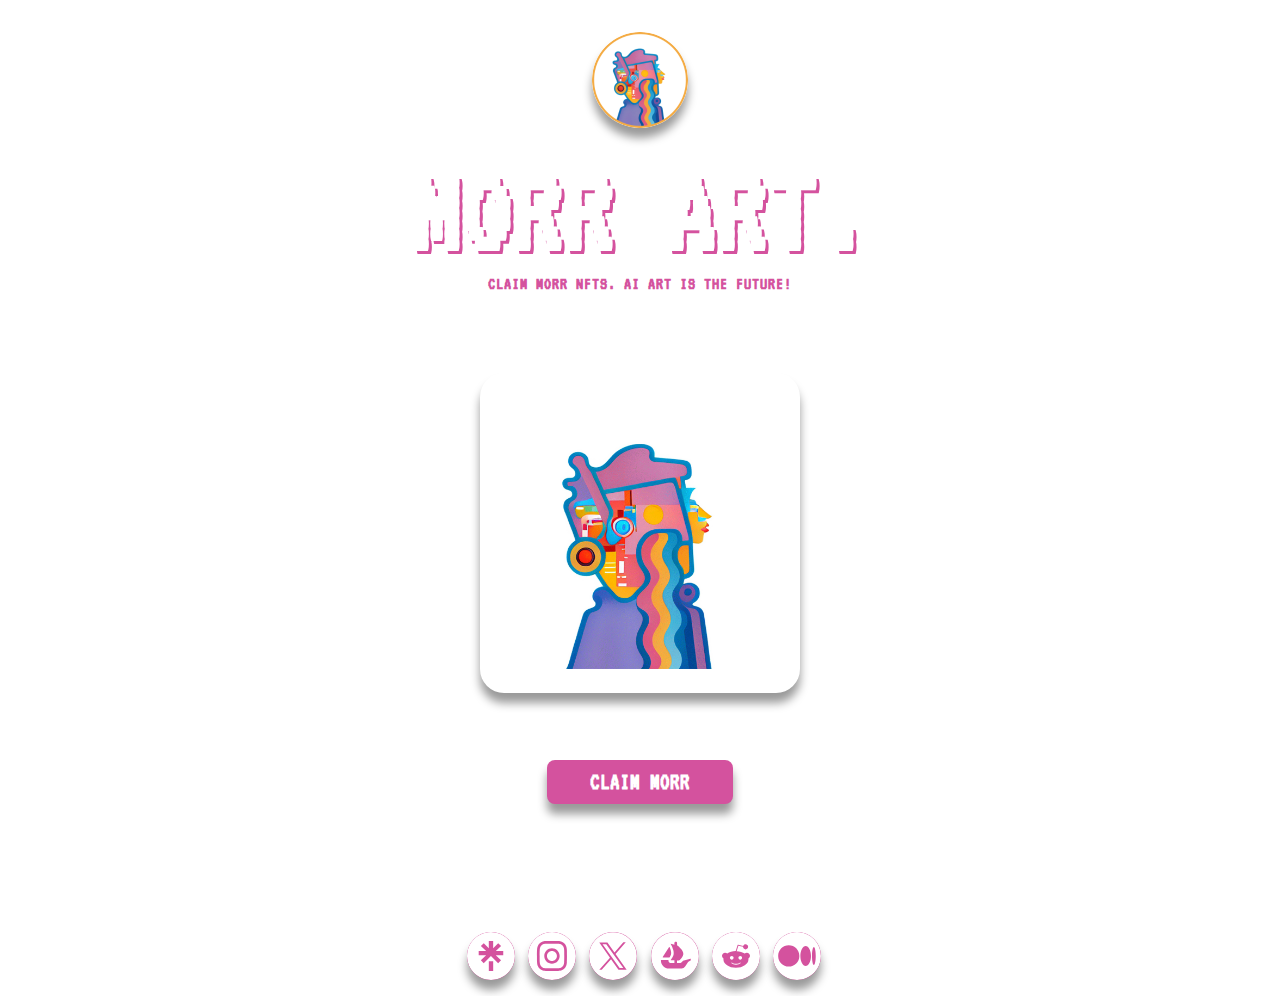
==== index.html @ 2eac13db "updates" ====
<!DOCTYPE html>
<html lang="en">
<head>
	<meta charset="UTF-8">
	<meta http-equiv="X-UA-Compatible" content="IE=edge">
	<meta name="viewport" content="width=device-width, initial-scale=1.0">
	<title>MORR.ETH</title>
	<link rel="shortcut icon" type="image/x-icon" href="Images/favicon.ico">

	<!-- Reset file -->
	<link rel="stylesheet" href="css/global.css">

	<!-- Google fonts -->
	<link rel="preconnect" href="https://fonts.googleapis.com">
	<link rel="preconnect" href="https://fonts.gstatic.com" crossorigin>
	<link href="https://fonts.googleapis.com/css2?family=Inconsolata:wght@900&family=Poppins:ital,wght@0,300;0,400;0,700;1,400&display=swap" rel="stylesheet">

	<!-- Main CSS -->
	<link rel="stylesheet" href="css/style.css">

</head>
<body>
	<div id="timer-running">
		<a href="https://morr-eth.github.io/home/">
			<img class="logo" src="Images/android-chrome-192x192.png">
		</a>

		<hgroup>
			<h1>MORR ART.</h1>
			<p class="subtitle">CLAIM MORR NFTs. AI ART IS THE FUTURE!</p>
		</hgroup>

		<div>
			<img class="gif2" src="Images/Gif.gif">
		</div>
		
			<a href="https://opensea.io/morr_eth">
				<button class="button3">CLAIM MORR</button>
			</a>

		<footer>
			<ul id="social-icons">
				<li>
					<a href="https://linktr.ee/morr_eth" target='_blank'>
						<svg width="48" height="48" viewBox="0 0 2003.71 2003.61">
							<path 
							fill="social-icons"
							d="M1000 0C448 0 0 448 0 1000s448 1000 1000 1000S2000 1552 2000 1000S1552 0 1000 0zM1093 1626H911v-409h182v409zM1512 970h-312l221 214l-121 121l-301 -301l-301 301L578 1184L799 970H488V797h312L579 589L700 465l210 214V374h182v305l210 -214l121 124l-220 209h310v173z"
							/>
						</svg>
					</a>
				</li>
				<li>
					<a href="https://www.instagram.com/morr_eth" target='_blank'>
						<svg width="48" height="48" viewBox="0 0 2003.71 2003.61">
							<path 
							fill="social-icons"
							d="M1000 0c552 0 1000 448 1000 1000S1552 2000 1000 2000S0 1552 0 1000S448 0 1000 0zM1000 375c-170 0 -191 1 -258 4c-67 3 -112 14 -152 29c-41 16 -76 37 -111 72s-56 70 -72 111c-15 40 -26 85 -29 152c-3 67 -4 88 -4 258s1 191 4 258c3 67 14 112 29 152c16 41 37 76 72 111s70 56 111 72c40 15 85 26 152 29c67 3 88 4 258 4s191 -1 258 -4c67 -3 112 -14 152 -29c41 -16 76 -37 111 -72s56 -70 72 -111c15 -40 26 -85 29 -152c3 -67 4 -88 4 -258s-1 -191 -4 -258c-3 -67 -14 -112 -29 -152c-16 -41 -37 -76 -72 -111s-70 -56 -111 -72c-40 -15 -85 -26 -152 -29c-67 -3 -88 -4 -258 -4zM1000 488c167 0 187 1 253 4c61 3 94 13 116 22c29 11 50 25 72 47c22 22 35 43 47 72c9 22 19 55 22 116c3 66 4 86 4 253s-1 187 -4 253c-3 61 -13 94 -22 116c-11 29 -25 50 -47 72c-22 22 -43 35 -72 47c-22 9 -55 19 -116 22c-66 3 -86 4 -253 4s-187 -1 -253 -4c-61 -3 -94 -13 -116 -22c-29 -11 -50 -25 -72 -47s-35 -43 -47 -72c-9 -22 -19 -55 -22 -116c-3 -66 -4 -86 -4 -253s1 -187 4 -253c3 -61 13 -94 22 -116c11 -29 25 -50 47 -72c22 -22 43 -35 72 -47c22 -9 55 -19 116 -22c66 -3 86 -4 253 -4h0zM1000 679c-177 0 -321 144 -321 321s144 321 321 321s321 -144 321 -321S1177 679 1000 679h0zM1000 1208c-115 0 -208 -93 -208 -208s93 -208 208 -208s208 93 208 208s-93 208 -208 208zM1409 666c0 41 -34 75 -75 75s-75 -34 -75 -75s34 -75 75 -75s75 34 75 75z"
							/>
						</svg>
					</a>
				</li>
				<li>
					<a href="https://twitter.com/morreth_" target='_blank'>
						<svg width="48" height="48" viewBox="0 0 2003.71 2013.65">
							<path 
							fill="social-icons"
							d="M1056 982l379 531h-156L971 1080l-46 -64L563 510h156l292 408l45 64zM2000 1010c0 552 -448 1000 -1000 1000S0 1562 0 1010S448 10 1000 10s1000 448 1000 1000zM1574 1584L1109 922l428 -487h-101l-372 422L768 436H426l449 639l-449 510h101l392 -446l313 446h342z"
							/>
						</svg>
					</a>
				</li>
				<li>
					<a href="https://opensea.io/morr_eth" target='_blank'>
						<svg width="48" height="48" viewBox="0 0 2003.71 2013.65">
							<path 
							fill="social-icons"
							d="M1003.69 13.65C1555.61 13.65 2003.7 461.72 2003.7 1013.64S1555.61 2013.65 1003.69 2013.65S3.7 1565.56 3.7 1013.64S451.78 13.65 1003.69 13.65ZM1276.91 738.17C1274.27 734.76 1271.72 731.44 1269.43 728.4C1263.35 722.32 1259.29 714.21 1253.21 708.13C1247.13 702.05 1243.07 695.97 1236.99 689.89C1216.72 667.6 1196.45 647.33 1178.21 631.11C1176.18 627.05 1172.12 625.02 1168.07 620.97C1153.88 608.81 1139.7 596.65 1129.56 588.54C1123.48 584.49 1119.42 580.43 1115.37 576.38C1109.29 572.32 1105.24 568.27 1103.21 566.24S1101.18 564.21 1101.18 564.21L1089.02 560.16V462.86C1089.02 446.64 1082.94 432.46 1072.8 422.32C1062.67 412.18 1048.48 406.1 1032.26 406.1C1001.85 406.1 975.5 432.45 975.5 464.88V531.77L969.42 529.74L953.2 525.69L939.01 521.64L827.52 491.23C823.47 489.2 819.41 495.29 821.44 499.34L839.68 531.77C841.71 535.82 843.73 539.88 845.76 543.93C847.79 550.01 851.84 556.09 853.87 562.17C855.9 568.25 859.95 572.31 861.98 578.39C868.06 590.55 874.14 604.74 880.22 618.93C884.27 629.07 888.33 639.2 892.38 649.34C902.52 673.66 912.65 702.04 920.76 730.42C924.82 738.53 926.84 748.66 928.87 756.77L930.9 760.82C934.96 775.01 936.98 787.17 939.01 801.36C941.03 809.47 943.06 819.6 943.06 827.71C943.06 832.15 943.44 836.57 943.89 841.01L944.25 844.82C944.69 849.24 945.08 853.68 945.08 858.12C947.11 868.26 947.11 878.39 947.11 886.5C947.11 910.82 945.08 933.12 941.03 953.39C939 959.47 936.98 965.55 934.95 971.63C932.92 977.71 928.87 985.82 926.84 993.93C924.81 1000.01 922.79 1004.07 920.76 1008.12C910.62 1032.44 898.46 1058.79 884.27 1081.09C864 1115.55 845.76 1143.93 831.57 1164.2C829.54 1168.26 827.52 1170.28 825.49 1172.31C821.44 1178.39 825.49 1186.5 833.6 1186.5H977.52V1300.01H831.57C793.06 1300.01 756.57 1279.74 738.33 1243.25C730.22 1225 726.16 1204.73 728.19 1186.49C728.19 1182.43 724.13 1176.35 718.05 1176.35H420.08C416.02 1176.35 411.97 1180.41 411.97 1184.46V1190.54C411.97 1379.05 563.99 1531.08 750.48 1531.08H1279.53C1405.2 1531.08 1461.96 1383.11 1536.96 1279.73C1565.33 1239.19 1636.28 1206.76 1656.55 1198.65C1660.6 1196.62 1662.63 1194.59 1662.63 1190.54V1125.68C1662.63 1119.6 1658.57 1115.55 1646.41 1121.63L1338.3 1210.82Q1336.28 1210.82 1334.25 1212.85C1299.79 1249.33 1271.41 1273.66 1265.33 1279.74C1247.09 1295.95 1222.76 1304.06 1198.44 1304.06H1086.95V1190.55H1176.14C1178.17 1190.55 1180.19 1190.55 1182.22 1188.52L1194.38 1178.38C1200.46 1174.32 1206.54 1168.24 1212.62 1162.16C1218.7 1158.11 1222.76 1152.02 1226.81 1147.97C1232.89 1143.92 1236.95 1137.83 1241 1133.78C1247.08 1125.68 1255.19 1117.57 1261.27 1109.46C1267.35 1103.38 1271.41 1097.3 1275.46 1091.22C1279.51 1085.14 1285.6 1079.06 1289.65 1072.98C1291.68 1066.9 1295.74 1062.84 1299.79 1056.76C1303.85 1050.68 1307.9 1044.59 1309.93 1040.54C1318.04 1026.35 1326.15 1012.16 1332.23 997.97C1336.29 989.86 1338.31 981.75 1340.34 975.67C1341.11 972.63 1341.86 969.88 1342.63 967.2L1344.15 961.85C1344.9 959.18 1345.67 956.42 1346.42 953.38C1348.45 935.14 1350.48 918.92 1348.45 900.68C1348.45 894.6 1348.45 888.51 1346.42 884.46C1346.42 882.43 1346.42 878.37 1344.39 874.32C1342.36 856.07 1336.28 839.86 1328.17 823.64C1326.14 817.56 1322.09 811.48 1320.06 805.4C1316.51 800.09 1313.35 794.76 1310.25 789.43L1307.57 784.89C1304.47 779.56 1301.31 774.25 1297.76 768.92C1295.73 762.84 1291.68 758.78 1289.65 754.73C1287.38 751.69 1284.81 748.37 1282.17 744.96L1276.86 738.15ZM488.96 1048.63C484.9 1054.71 488.96 1062.82 495.04 1064.85H766.66C770.72 1064.85 772.74 1062.83 774.77 1060.8C778.83 1056.74 782.88 1050.66 784.91 1044.58C809.23 1006.07 829.5 963.5 837.61 931.07C853.83 854.05 817.34 732.42 772.75 633.1C768.69 624.99 760.58 624.99 756.53 631.07L493.02 1042.56L488.97 1048.64Z"
							/>
						</svg>
					</a>
				</li>
				<li>
					<a href="https://www.reddit.com/user/morreth" target='_blank'>
						<svg width="48" height="48" viewBox="0 0 24 24">
							<path 
							fill="social-icons"
							d="M14.24 15.35c0.09 0.08 0.09 0.22 0 0.31c-0.46 0.46 -1.19 0.69 -2.23 0.69l-0.01 0l-0.01 0c-1.04 0 -1.77 -0.23 -2.23 -0.69c-0.09 -0.08 -0.09 -0.22 0 -0.3c0.08 -0.08 0.22 -0.08 0.31 0c0.38 0.38 1.01 0.56 1.92 0.56l0.01 0l0.01 0c0.92 0 1.54 -0.18 1.92 -0.56c0.09 -0.08 0.22 -0.08 0.31 0zM10.8 12.93c0 -0.51 -0.41 -0.92 -0.92 -0.92c-0.51 0 -0.92 0.41 -0.92 0.92c0 0.51 0.41 0.92 0.92 0.92c0.51 0 0.92 -0.41 0.92 -0.92zM24 12c0 6.63 -5.37 12 -12 12S0 18.63 0 12S5.37 0 12 0s12 5.37 12 12zM19 11.87c0 -0.85 -0.7 -1.54 -1.55 -1.54c-0.42 0 -0.8 0.17 -1.07 0.44C15.32 10.07 13.89 9.63 12.31 9.57l0.87 -2.72l2.34 0.55l0 0.03c0 0.7 0.57 1.26 1.27 1.26s1.27 -0.57 1.27 -1.26S17.48 6.17 16.78 6.17c-0.54 0 -0.99 0.34 -1.18 0.8L13.08 6.38C12.97 6.35 12.86 6.42 12.82 6.52l-0.96 3.04C10.2 9.58 8.7 10.03 7.6 10.74C7.32 10.49 6.95 10.33 6.55 10.33C5.69 10.33 5 11.02 5 11.87c0 0.57 0.31 1.06 0.77 1.32c-0.03 0.16 -0.05 0.33 -0.05 0.5c0 2.28 2.81 4.14 6.25 4.14s6.25 -1.86 6.25 -4.14c0 -0.16 -0.02 -0.32 -0.04 -0.47C18.67 12.96 19 12.46 19 11.87zM14.13 12.01c-0.51 0 -0.92 0.41 -0.92 0.92c0 0.51 0.41 0.92 0.92 0.92s0.92 -0.41 0.92 -0.92c0 -0.51 -0.41 -0.92 -0.92 -0.92z"
							/>
						</svg>
					</a>
				</li>
				<li>
					<a href="https://medium.com/@morreth" target='_blank'>
						<svg width="48" height="48" viewBox="0 0 2003.71 2003.61">
							<path 
							fill="social-icons"
							d="M2000 1000C2000 448 1552 0 1000 0h0C448 0 0 448 0 1000s448 1000 1000 1000h0c552 0 1000 -448 1000 -1000zM1100 1000c0 246 -198 445 -442 445S216 1246 216 1000S414 555 658 555s442 199 442 445zM1585 1000c0 231 -99 419 -221 419s-221 -188 -221 -419s99 -419 221 -419s221 188 221 419h0zM1784 1000c0 207 -35 375 -78 375s-78 -168 -78 -375s35 -375 78 -375s78 168 78 375z"
							/>
						</svg>
					</a>
				</li>
			</ul>

		</footer>
	</div> <!-- end timer-running -->

	<script src="js/app.js"></script>
</body>
</html>
---- css/global.css ----
/* FONTS */

@import url('https://fonts.googleapis.com/css2?family=DotGothic16&family=Roboto:ital,wght@0,100;0,300;0,400;0,500;0,700;0,900;1,100;1,300;1,400;1,500;1,700;1,900&family=VT323&display=swap');

/* GLOBAL STYLES*/

*,
::after,
::before {
  margin: 0;
  padding: 0;
  box-sizing: border-box;
}

html {
  
  font-family: VT323;
}

body {
  background-image: url("../Images/Futurism\ Doodles.jpg");
  background-size: cover;
  height: 100svh;
  display: flex;
  flex-direction: column;
}

button,
input,
optgroup,
select,
textarea {
  font-family: inherit;
  font-size: 100%;
  line-height: 1.15;
  margin: 0;
  border: none;
}

button,
select {
  text-transform: none;
}

[type="button"],
[type="reset"],
[type="submit"],
button {
  -webkit-appearance: button;
}

::-moz-focus-inner {
  border-style: none;
  padding: 0;
}

:-moz-focusring {
  outline: none;
}
---- css/style.css ----
/* ================================================= */
/* General styles */
/* ================================================= */

h1 {
	font-size: 8rem;
	line-height: .5;
	font-weight: 700;
	margin: 1rem 0;
	color: white;
	text-shadow: 3px 3px 0 #D4529E;
	text-align: center;
}

h2 {
	font-size: 1.33rem;
	line-height: .1;
	font-weight: 700;
	margin: 2rem 0;
	color: white;
	text-shadow: 3px 3px 0 #D4529E;
	text-align: center;
}

h2.light {
	font-weight: 400;
}

p {
	margin-top: 2rem;
	font-size: 18px;
	color: #D4529E;
}
.logo {
	border-radius: 50%;
	height: 6rem;
	margin-bottom: -2rem;
	background-color: transparent;
	overflow: hidden;
	box-shadow: 0px 10px 10px rgba(0, 0, 0, 0.4);
}

.logo2 {
	height: 4rem;
	border-radius: 2rem;
	align-items: top;
	margin-top: 2rem;
	margin-bottom: 2rem;
	background-color: transparent;
	box-shadow: 0px 10px 10px rgba(0, 0, 0, 0.4);
}

.gif {
	height: 15rem;
	margin-top: -2rem;
	margin-bottom: -6rem;
}

.gif2 {
	height: 20rem;
	border-radius: 24px;
	background-color: white;
	padding: 1.5rem 1.5rem;
	margin-top: -1rem;
	box-shadow: 0px 10px 10px rgba(0, 0, 0, 0.4);
}

.subtitle {
	color: #D4529E;
	font-size: 18px;
	font-weight: bold;
	text-transform: uppercase;
	letter-spacing: 1px;
	margin-bottom: 2rem;
}


/* ================================================= */
/* Buttons */
/* ================================================= */

.button {
	background-color: #D4529E;
	border-radius: 8px;
	padding: 1rem 2.666rem;
	color: white;
	line-height: .5;
	font-size: 1.5rem;
	font-weight: bold;
	width: 100%;
	white-space: nowrap;
	cursor: pointer;
	transition: all 0.7s ease-in-out;
	margin-bottom: -6rem;
	margin-top: 2rem;
	box-shadow: 0px 10px 10px rgba(0, 0, 0, 0.4);
}

.button:hover {
	background-color: white;
	color: #D4529E;
}

.button2 {
	background-color: #D4529E;
	border-radius: 8px;
	padding: 1rem 2.666rem;
	color: white;
	line-height: .5;
	font-size: 1.5rem;
	font-weight: bold;
	width: 100%;
	white-space: nowrap;
	cursor: pointer;
	transition: all 0.7s ease-in-out;
	margin-bottom: -5rem;
	box-shadow: 0px 10px 10px rgba(0, 0, 0, 0.4);
}

.button2:hover {
	background-color: white;
	color: #D4529E;
}

.button3 {
	background-color: #D4529E;
	border-radius: 8px;
	padding: 1rem 2.666rem;
	color: white;
	line-height: .5;
	font-size: 1.5rem;
	font-weight: bold;
	width: 100%;
	white-space: nowrap;
	cursor: pointer;
	transition: all 0.7s ease-in-out;
	margin-bottom: 1rem;
	margin-top: 0rem;
	box-shadow: 0px 10px 10px rgba(0, 0, 0, 0.4);
}

.button3:hover {
	background-color: white;
	color: #D4529E;
}


/* ================================================= */
/* Footer */
/* ================================================= */

#social-icons {
	list-style: none;
	display: inline-flex;
	align-items: center;
	gap: 1.333rem;
	padding: 0;
	margin-top: 3rem;
	margin-bottom: 1rem;
}

#social-icons svg {
	fill: white;
	transition: all 0.7s ease-in-out;
	display: block;
	background-color: #D4529E;
	width: 48px;
	height: 48px;
	border-radius: 40px;
	box-shadow: 0px 10px 10px rgba(0, 0, 0, 0.4);
	margin-right: -.5rem;
}

#social-icons a:hover svg {
	fill: #D4529E;
	background-color: white;
}


/* ================================================= */
/* BRAINDUMP SECTION */
/* ================================================= */

.braindump-container {
	display: flex;
	flex-direction: column;
	max-width: 960px;
	margin: 0 auto;
	padding: 2rem 2rem;
}

.braindump {
	display: flex;
	flex-direction: column;
	max-width: 800px;
	justify-content: center;
	align-items: center;
	height: 100%;
	background-color: white;
	margin: 2rem auto;
	padding: 1.5rem 1.5rem;
	border-radius: .5rem;
	border-color: transparent;
	max-height: 96%;
	box-shadow: 0px 10px 10px rgba(0, 0, 0, 0.4);
}
  
.braindump h1 {
	color: #D4529E;
	text-shadow: 3px 3px 0 #00000020;
	font-weight: bold;
	margin-top: 2rem;
	font-size: 3rem;
	text-align: left;
}
  
.braindump h2 {
	color: #D4529E;
	text-shadow: 3px 3px 0 #00000020;
	font-style: bold;
	margin-top: 2rem;
	margin-bottom: 1rem;
	font-size: 1.5rem;
	text-align: start;
}
  
.braindump p {
	font-size: 14px;
	font-family: VT323;
	font-style: bold;
	color: #D4529E;
	text-align: justify;
	margin-top: 1rem;
	margin-bottom: .5rem;
}
  
.braindump ul {
	font-size: 14px;
	font-family: VT323;
	font-style: bold;
	color: #D4529E;
	text-align: justify;
	margin-top: 1rem;
	margin-right: 2rem;
	align-items: center;
}

.braindump-logo {
	height: 3rem;
	align-items: center;
	margin-top: 1rem;
	margin-bottom: 1rem;
	background-color: transparent;
	box-shadow: 0px 10px 10px rgba(0, 0, 0, 0.4);
}

#bd-social-icons {
	list-style: none;
	display: inline-flex;
	align-items: center;
	gap: 1.333rem;
	padding: 0;
}

#bd-social-icons svg {
	fill: white;
	transition: all 0.7s ease-in-out;
	display: block;
	background-color: #D4529E;
	width: 48px;
	height: 48px;
	border-radius: 40px;
	box-shadow: 0px 10px 10px rgba(0, 0, 0, 0.4);
	margin-right: -.5rem;
}

#bd-social-icons a:hover svg {
	fill: #D4529E;
	background-color: white;
}

.bd-button {
	background-color: #D4529E;
	border-radius: 8px;
	padding: 1rem 2.666rem;
	color: white;
	line-height: .5;
	font-size: 1.5rem;
	font-weight: bold;
	width: 100%;
	white-space: nowrap;
	cursor: pointer;
	transition: all 0.7s ease-in-out;
	margin-bottom: 2rem;
	margin-top: 2.5rem;
	box-shadow: 0px 10px 10px rgba(0, 0, 0, 0.4);
}

.bd-button:hover {
	background-color: white;
	color: #D4529E;
}


/* ================================================= */
/* Timer running and timer end */
/* ================================================= */

#timer-running,
#timer-end {
	padding: 2rem;
	display: flex;
	flex-direction: column;
	gap: 64px;
	position: absolute;
	width: 100%;
	height: 100svh;
}

#timer-running.hidden {
	animation: fadeOut 1.6s forwards;
}

#timer-end {
	display: none;
	opacity: 0;
}

#timer-end.visible {
	display: flex;
	height: 100svh;
	justify-content: center;
	animation: fadeIn 1.6s forwards 1.6s;
}

#timer-end h1 {
	margin-top: 0;
}

#timer-end h2 {
	margin: 0;
}

@keyframes fadeIn {
	to {
		opacity: 1;
	}
}

@keyframes fadeOut {
	to {
		opacity: 0;
	}
}


/* ================================================= */
/* Main content in Desktop Mode */
/* ================================================= */

#timer-running {
	text-align: center;
	align-items: center;
	height: 100svh;
}

#timer-container {
	background-color: white;
	padding: 2rem;
	margin-top: 3rem;
	list-style: none;
	border-radius: 8px;
	color: #D4529E;
	display: flex;
	flex-direction: row;
	gap: 1rem;
	box-shadow:  0px 10px 10px rgba(0, 0, 0, 0.4);
}

#timer-container li:nth-child(odd) {
	min-width: 2.5rem;
}

#timer-container li:nth-child(even) {
	display: inline-block;
	font-size: 2.4rem;
	line-height: 1.3;
	font-weight: 300;
	padding-top: .4rem;
}

#timer-container span {
	font-size: 3.15rem;
	line-height: 1.4;
	display: block;
}

#timer-end.visible {
	align-items: center;
	text-align: center;
}

#timer-end button {
	width: auto;
}


/* ================================================= */
/* Main content in Mobile Mode */
/* ================================================= */

@media screen and (max-width: 768px) {

	
	#timer-container {
		gap: .2rem;
		height: 100svh;
	}
	
	#timer-container li:nth-child(even) {
		padding-top: 5%;
	}


	.braindump ul {
		margin-right: .25rem;
	}

	#social-icons,
	#bd-social-icons {
		gap: .85rem;
		margin-right: .5rem;
	}
	
	.logo,
	.logo2 {
		margin-bottom: -2rem;
	}

	.gif{
		height: 10rem;
	}

	.gif2{
		height: 15rem;
		margin-top: -3rem;
	}

	h1,
	h2 {
		font-size: 4rem;
	}

}
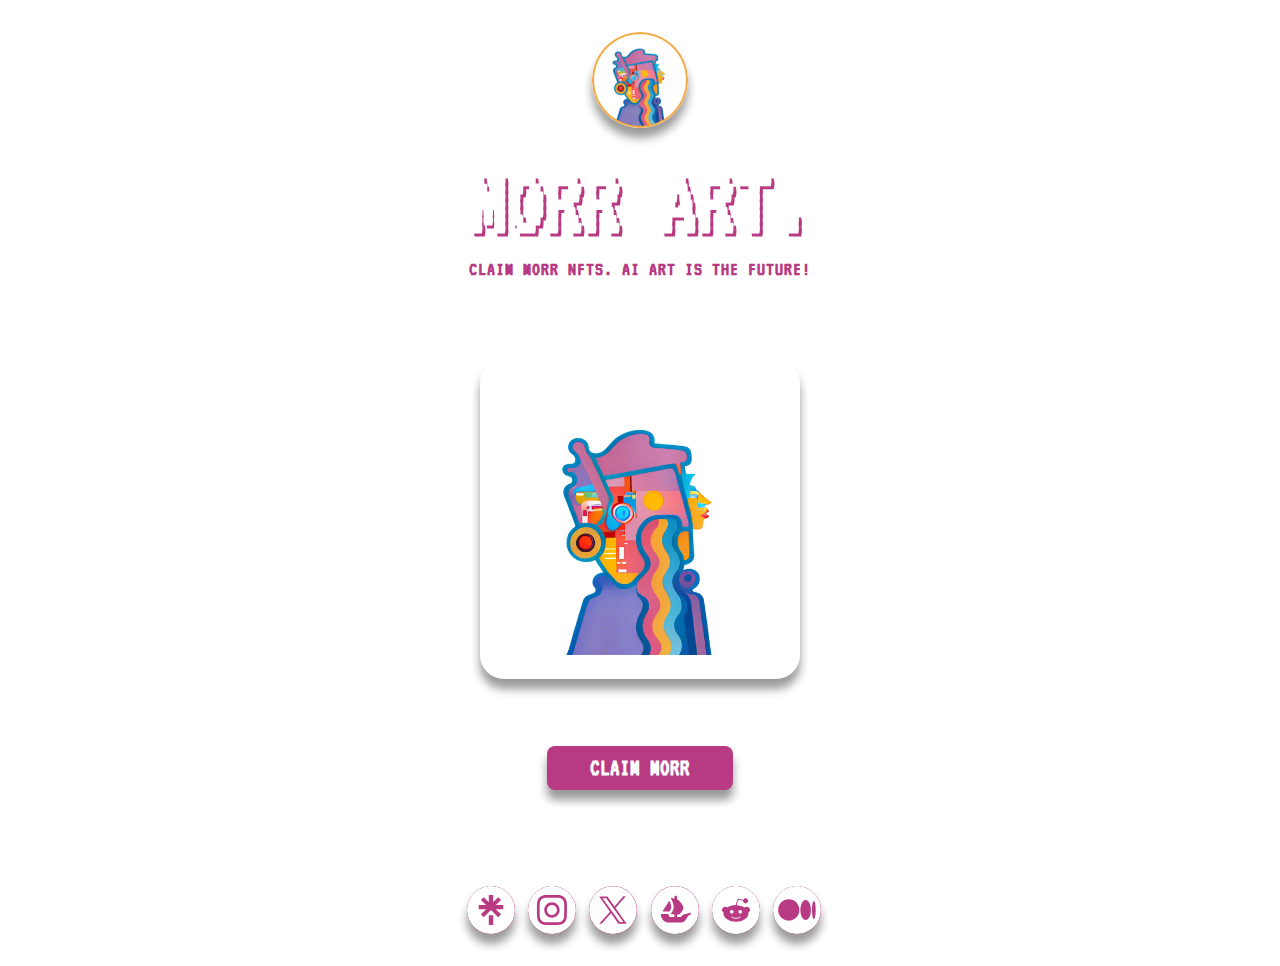
==== commit d93fc489: "update index.html" ====
--- a/index.html
+++ b/index.html
@@ -103,8 +103,7 @@
 			</ul>
 
 		</footer>
-	</div> <!-- end timer-running -->
+	</div> 
 
-	<script src="js/app.js"></script>
 </body>
 </html>
--- a/css/global.css
+++ b/css/global.css
@@ -12,17 +12,17 @@
   box-sizing: border-box;
 }
 
-html {
-  
+html { 
   font-family: VT323;
 }
 
 body {
   background-image: url("../Images/Futurism\ Doodles.jpg");
   background-size: cover;
-  height: 100svh;
   display: flex;
   flex-direction: column;
+  overflow: hidden;
+  height: 100svh;
 }
 
 button,
--- a/css/style.css
+++ b/css/style.css
@@ -3,12 +3,12 @@
 /* ================================================= */
 
 h1 {
-	font-size: 8rem;
+	font-size: 6rem;
 	line-height: .5;
 	font-weight: 700;
 	margin: 1rem 0;
 	color: white;
-	text-shadow: 3px 3px 0 #D4529E;
+	text-shadow: 3px 3px 0 #b83a83;
 	text-align: center;
 }
 
@@ -18,7 +18,7 @@
 	font-weight: 700;
 	margin: 2rem 0;
 	color: white;
-	text-shadow: 3px 3px 0 #D4529E;
+	text-shadow: 3px 3px 0 #b83a83;
 	text-align: center;
 }
 
@@ -29,7 +29,8 @@
 p {
 	margin-top: 2rem;
 	font-size: 18px;
-	color: #D4529E;
+	color: #b83a83;
+	font-style: bold;
 }
 .logo {
 	border-radius: 50%;
@@ -66,12 +67,13 @@
 }
 
 .subtitle {
-	color: #D4529E;
-	font-size: 18px;
+	color: #b83a83;
+	font-size: 20px;
 	font-weight: bold;
 	text-transform: uppercase;
 	letter-spacing: 1px;
 	margin-bottom: 2rem;
+	text-shadow: 1px 1px 0 #ffffff;
 }
 
 
@@ -80,7 +82,7 @@
 /* ================================================= */
 
 .button {
-	background-color: #D4529E;
+	background-color: #b83a83;
 	border-radius: 8px;
 	padding: 1rem 2.666rem;
 	color: white;
@@ -98,11 +100,11 @@
 
 .button:hover {
 	background-color: white;
-	color: #D4529E;
+	color: #b83a83;
 }
 
 .button2 {
-	background-color: #D4529E;
+	background-color: #b83a83;
 	border-radius: 8px;
 	padding: 1rem 2.666rem;
 	color: white;
@@ -119,11 +121,11 @@
 
 .button2:hover {
 	background-color: white;
-	color: #D4529E;
+	color: #b83a83;
 }
 
 .button3 {
-	background-color: #D4529E;
+	background-color: #b83a83;
 	border-radius: 8px;
 	padding: 1rem 2.666rem;
 	color: white;
@@ -141,7 +143,7 @@
 
 .button3:hover {
 	background-color: white;
-	color: #D4529E;
+	color: #b83a83;
 }
 
 
@@ -155,15 +157,15 @@
 	align-items: center;
 	gap: 1.333rem;
 	padding: 0;
-	margin-top: 3rem;
-	margin-bottom: 1rem;
+	margin-top: 1rem;
+	margin-bottom: 2rem;
 }
 
 #social-icons svg {
 	fill: white;
 	transition: all 0.7s ease-in-out;
 	display: block;
-	background-color: #D4529E;
+	background-color: #b83a83;
 	width: 48px;
 	height: 48px;
 	border-radius: 40px;
@@ -172,7 +174,7 @@
 }
 
 #social-icons a:hover svg {
-	fill: #D4529E;
+	fill: #b83a83;
 	background-color: white;
 }
 
@@ -206,7 +208,7 @@
 }
   
 .braindump h1 {
-	color: #D4529E;
+	color: #b83a83;
 	text-shadow: 3px 3px 0 #00000020;
 	font-weight: bold;
 	margin-top: 2rem;
@@ -215,7 +217,7 @@
 }
   
 .braindump h2 {
-	color: #D4529E;
+	color: #b83a83;
 	text-shadow: 3px 3px 0 #00000020;
 	font-style: bold;
 	margin-top: 2rem;
@@ -228,7 +230,7 @@
 	font-size: 14px;
 	font-family: VT323;
 	font-style: bold;
-	color: #D4529E;
+	color: #b83a83;
 	text-align: justify;
 	margin-top: 1rem;
 	margin-bottom: .5rem;
@@ -238,7 +240,7 @@
 	font-size: 14px;
 	font-family: VT323;
 	font-style: bold;
-	color: #D4529E;
+	color: #b83a83;
 	text-align: justify;
 	margin-top: 1rem;
 	margin-right: 2rem;
@@ -266,7 +268,7 @@
 	fill: white;
 	transition: all 0.7s ease-in-out;
 	display: block;
-	background-color: #D4529E;
+	background-color: #b83a83;
 	width: 48px;
 	height: 48px;
 	border-radius: 40px;
@@ -275,12 +277,12 @@
 }
 
 #bd-social-icons a:hover svg {
-	fill: #D4529E;
+	fill: #b83a83;
 	background-color: white;
 }
 
 .bd-button {
-	background-color: #D4529E;
+	background-color: #b83a83;
 	border-radius: 8px;
 	padding: 1rem 2.666rem;
 	color: white;
@@ -298,7 +300,7 @@
 
 .bd-button:hover {
 	background-color: white;
-	color: #D4529E;
+	color: #b83a83;
 }
 
 
@@ -370,7 +372,7 @@
 	margin-top: 3rem;
 	list-style: none;
 	border-radius: 8px;
-	color: #D4529E;
+	color: #b83a83;
 	display: flex;
 	flex-direction: row;
 	gap: 1rem;
